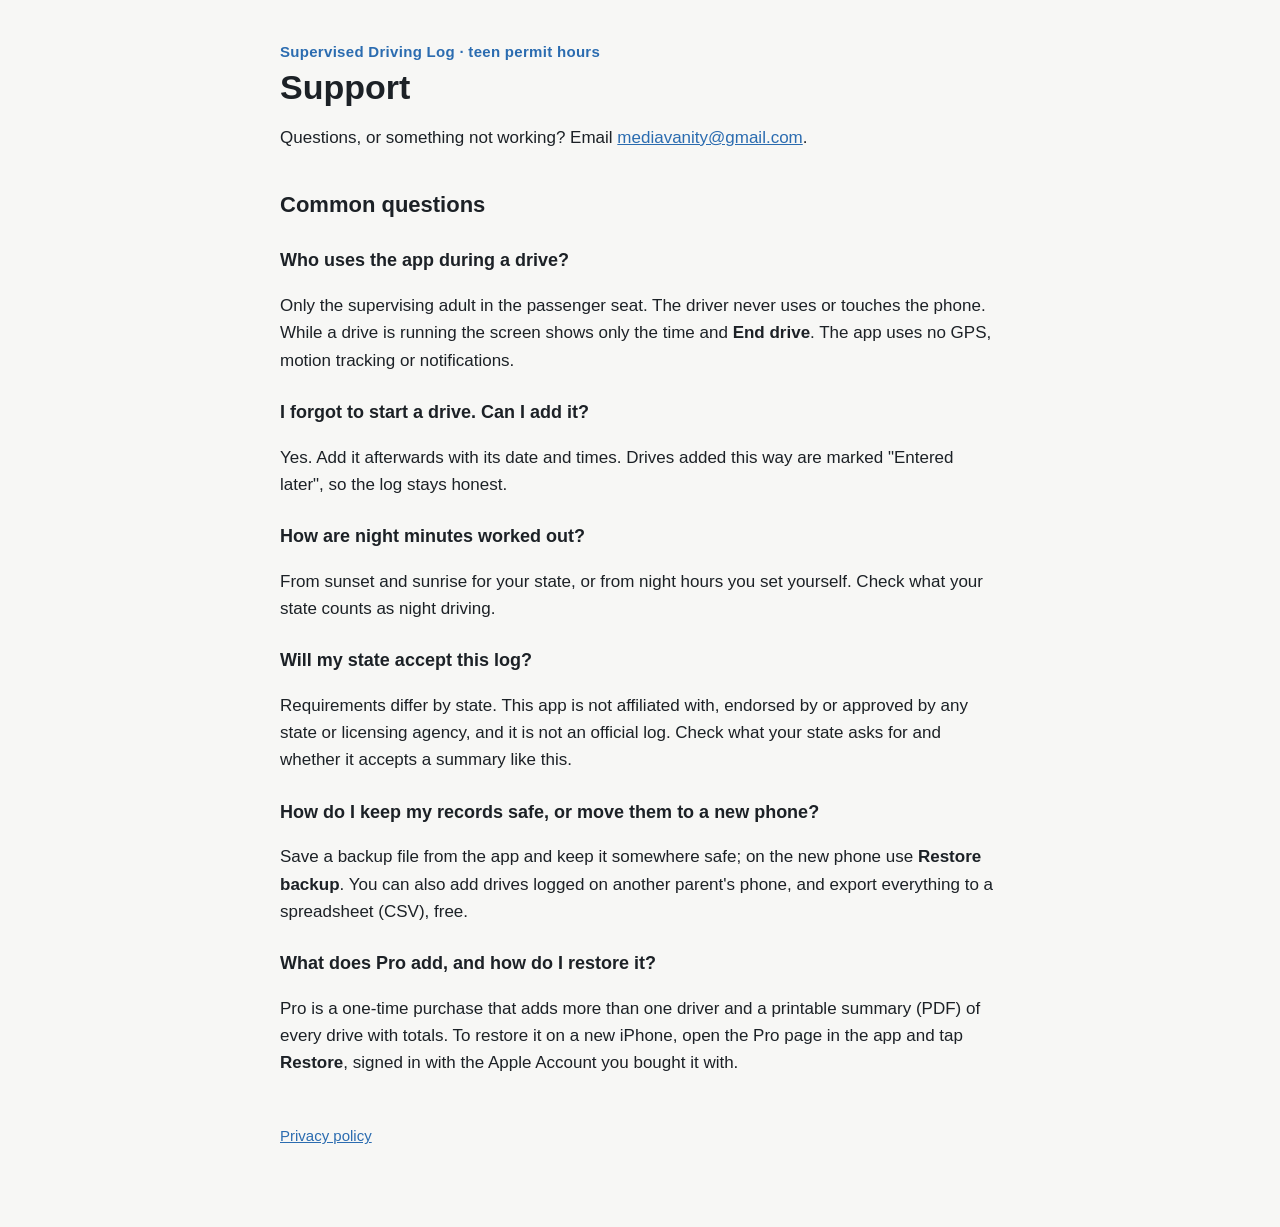
==== index.html @ bc0d4bba "Support and privacy pages Co-Authored-By: Claude Opus 5.5 <noreply@anthropic.com>" ====
<!DOCTYPE html>
<html lang="en">
<head>
<meta charset="utf-8">
<meta name="viewport" content="width=device-width, initial-scale=1">
<title>Supervised Driving Log Support</title>
<meta name="description" content="Help and contact for Supervised Driving Log, a log of a teen driver's supervised practice hours for parents, on iPhone.">
<link rel="stylesheet" href="style.css">
</head>
<body>
<main>
<p class="eyebrow">Supervised Driving Log · teen permit hours</p>
<h1>Support</h1>
<p>Questions, or something not working? Email <a href="mailto:mediavanity@gmail.com?subject=Supervised%20Driving%20Log%20support">mediavanity@gmail.com</a>.</p>

<h2>Common questions</h2>
<h3>Who uses the app during a drive?</h3>
<p>Only the supervising adult in the passenger seat. The driver never uses or touches the phone. While a drive is running the screen shows only the time and <b>End drive</b>. The app uses no GPS, motion tracking or notifications.</p>
<h3>I forgot to start a drive. Can I add it?</h3>
<p>Yes. Add it afterwards with its date and times. Drives added this way are marked "Entered later", so the log stays honest.</p>
<h3>How are night minutes worked out?</h3>
<p>From sunset and sunrise for your state, or from night hours you set yourself. Check what your state counts as night driving.</p>
<h3>Will my state accept this log?</h3>
<p>Requirements differ by state. This app is not affiliated with, endorsed by or approved by any state or licensing agency, and it is not an official log. Check what your state asks for and whether it accepts a summary like this.</p>
<h3>How do I keep my records safe, or move them to a new phone?</h3>
<p>Save a backup file from the app and keep it somewhere safe; on the new phone use <b>Restore backup</b>. You can also add drives logged on another parent's phone, and export everything to a spreadsheet (CSV), free.</p>
<h3>What does Pro add, and how do I restore it?</h3>
<p>Pro is a one-time purchase that adds more than one driver and a printable summary (PDF) of every drive with totals. To restore it on a new iPhone, open the Pro page in the app and tap <b>Restore</b>, signed in with the Apple Account you bought it with.</p>

<p class="foot"><a href="privacy.html">Privacy policy</a></p>
</main>
</body>
</html>
---- style.css ----
:root{color-scheme:light dark;--bg:#f7f7f5;--ink:#1c2126;--soft:#5a646e;--accent:#2b6cb0}
@media (prefers-color-scheme:dark){:root{--bg:#121518;--ink:#e8ecef;--soft:#a3adb6}}
html{background:var(--bg)}body{margin:0;font:17px/1.6 -apple-system,BlinkMacSystemFont,"Segoe UI",Roboto,sans-serif;color:var(--ink);background:var(--bg)}
main{max-width:720px;margin:0 auto;padding:40px 20px 64px}
.eyebrow{margin:0 0 4px;color:var(--accent);font-weight:600;font-size:15px;letter-spacing:.02em}
h1{margin:0 0 16px;font-size:34px;line-height:1.15}h2{margin:36px 0 8px;font-size:22px}h3{margin:24px 0 4px;font-size:18px}
p,li{color:var(--ink)}a{color:var(--accent)}.date,.foot{color:var(--soft);font-size:15px}.foot{margin-top:48px}
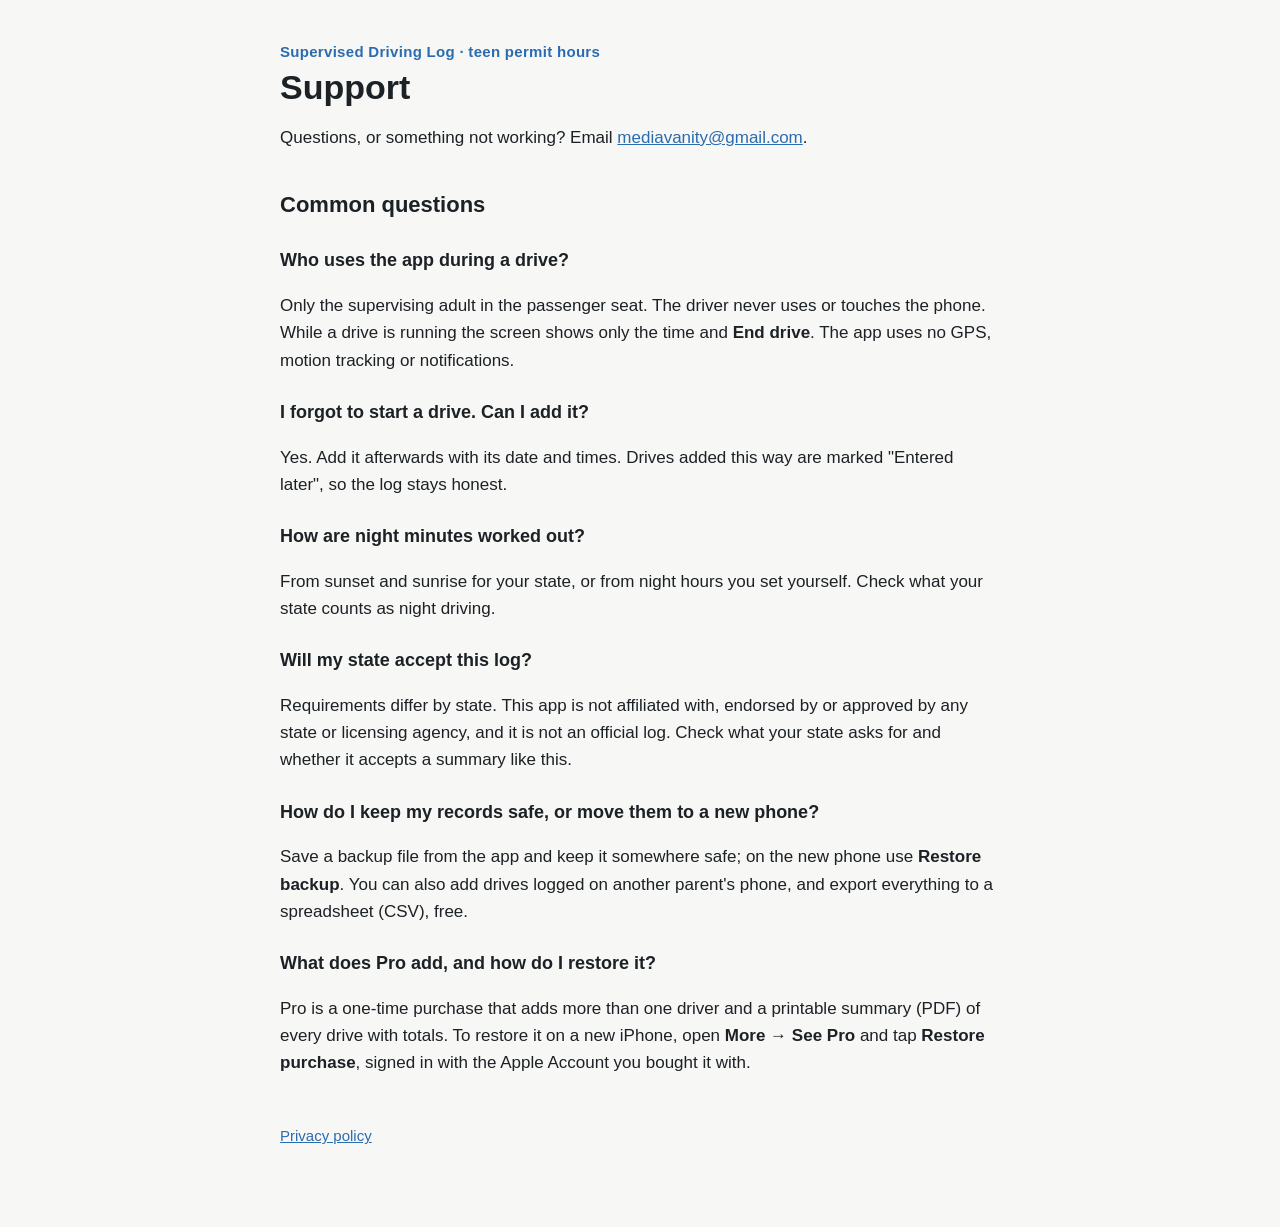
==== commit 36818c51: "Restore purchase wording Co-Authored-By: Claude Opus 5.5 <noreply@anthropic.com>" ====
--- a/index.html
+++ b/index.html
@@ -25,7 +25,7 @@
 <h3>How do I keep my records safe, or move them to a new phone?</h3>
 <p>Save a backup file from the app and keep it somewhere safe; on the new phone use <b>Restore backup</b>. You can also add drives logged on another parent's phone, and export everything to a spreadsheet (CSV), free.</p>
 <h3>What does Pro add, and how do I restore it?</h3>
-<p>Pro is a one-time purchase that adds more than one driver and a printable summary (PDF) of every drive with totals. To restore it on a new iPhone, open the Pro page in the app and tap <b>Restore</b>, signed in with the Apple Account you bought it with.</p>
+<p>Pro is a one-time purchase that adds more than one driver and a printable summary (PDF) of every drive with totals. To restore it on a new iPhone, open <b>More</b> &rarr; <b>See Pro</b> and tap <b>Restore purchase</b>, signed in with the Apple Account you bought it with.</p>
 
 <p class="foot"><a href="privacy.html">Privacy policy</a></p>
 </main>
